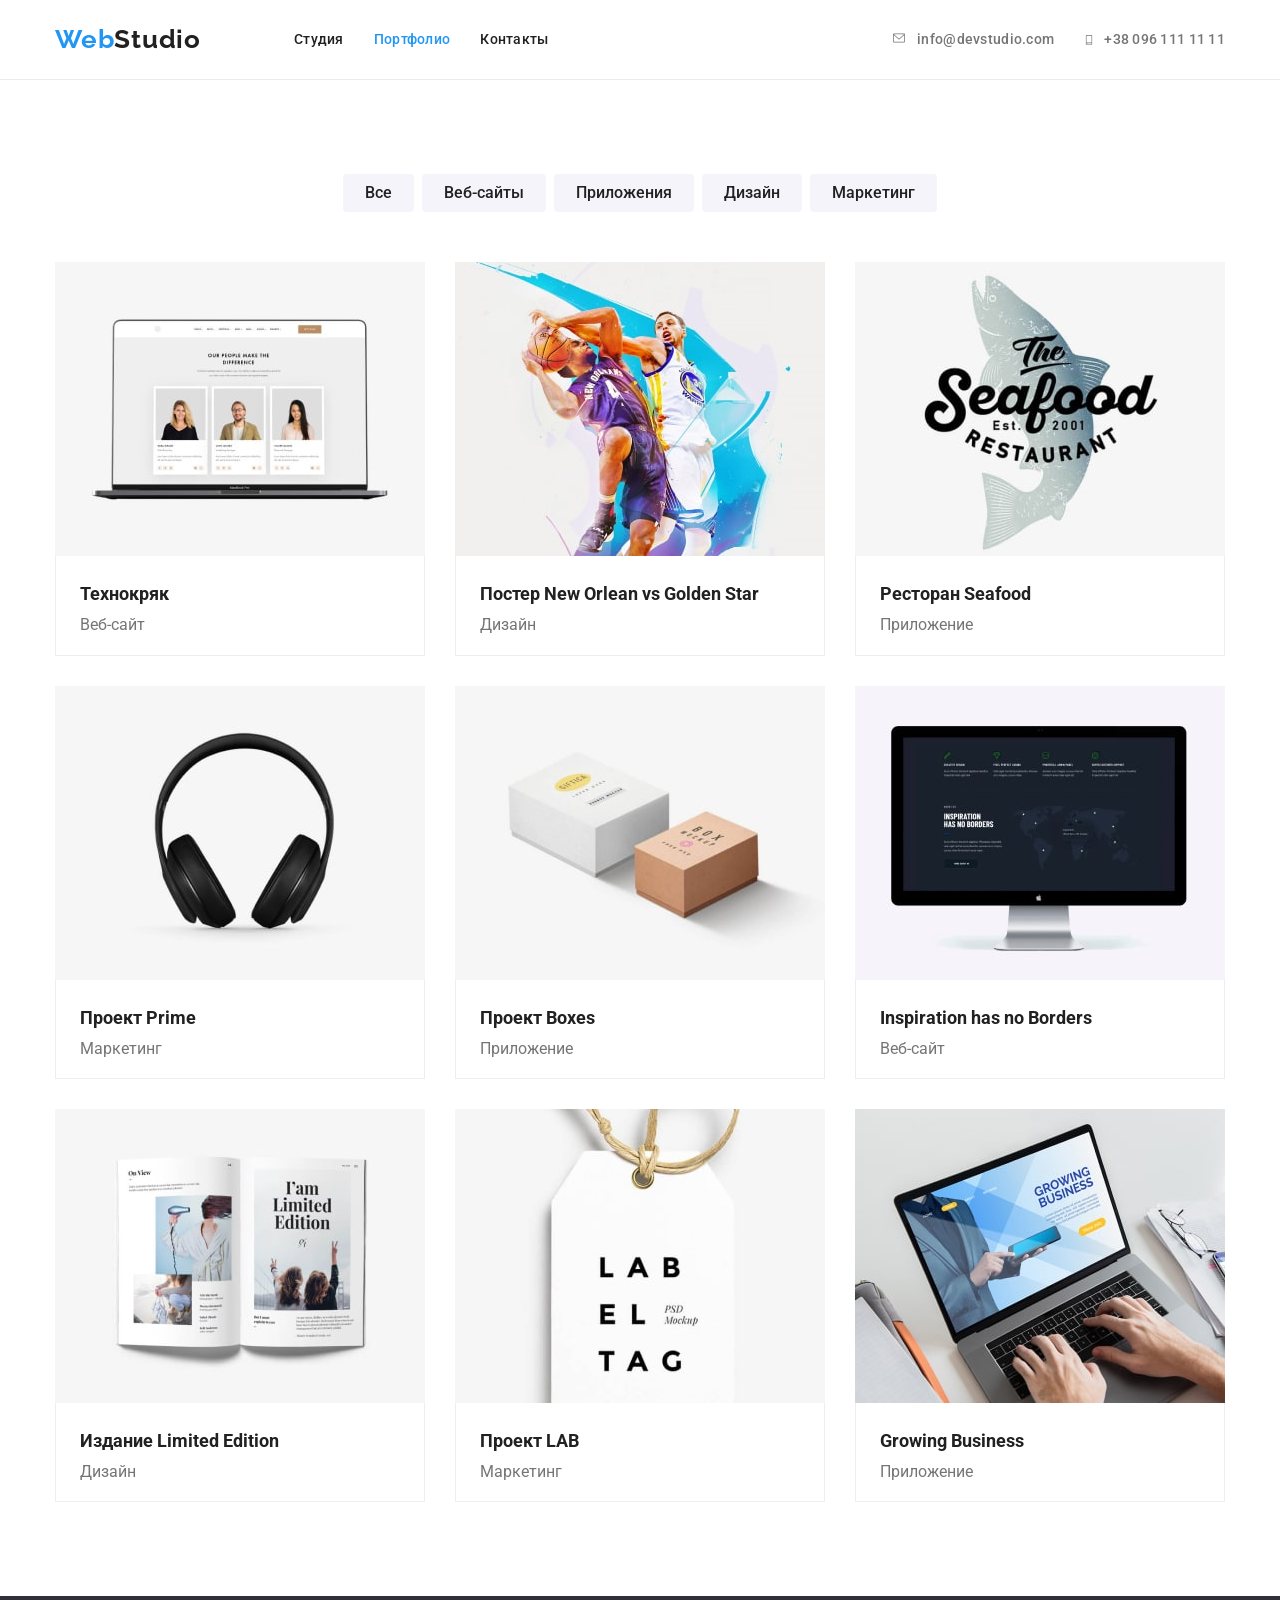
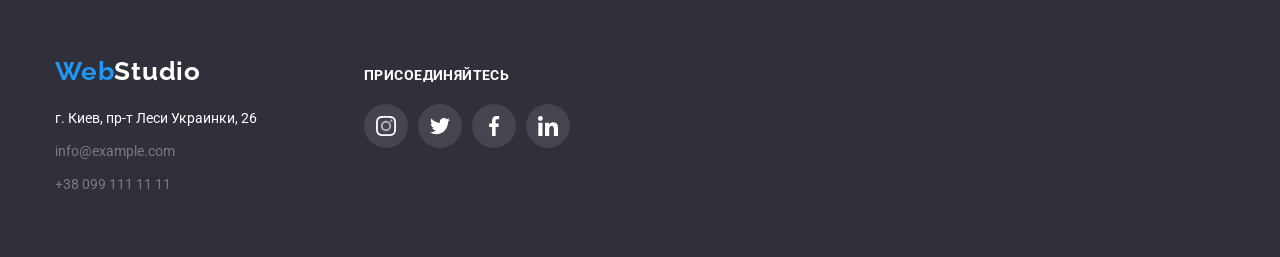
==== portfolio.html @ 11249710 "Modal not finish" ====
<!DOCTYPE html>
<html lang="en">
  <head>
    <meta charset="UTF-8" />
    <meta http-equiv="X-UA-Compatible" content="IE=edge" />
    <meta name="viewport" content="width=device-width, initial-scale=1.0" />
    <link rel="preconnect" href="https://fonts.googleapis.com" />
    <link rel="preconnect" href="https://fonts.gstatic.com" crossorigin />
    <link
      href="https://fonts.googleapis.com/css2?family=Raleway:wght@700&family=Roboto:wght@400;500;700;900&display=swap"
      rel="stylesheet"
    />
    <link rel="stylesheet" href="https://cdnjs.cloudflare.com/ajax/libs/modern-normalize/1.1.0/modern-normalize.min.css" integrity="sha512-wpPYUAdjBVSE4KJnH1VR1HeZfpl1ub8YT/NKx4PuQ5NmX2tKuGu6U/JRp5y+Y8XG2tV+wKQpNHVUX03MfMFn9Q==" crossorigin="anonymous" referrerpolicy="no-referrer" />
    <link rel="stylesheet" href="./css/styles.css" />
    <title>Portfolio</title>
  </head>
  <body>

    <header class="page-header">
  <div class="container container-header">
      <nav class="navigation">
        <a href="" class="logo">Web<span class="logo-black">Studio</span></a>
        <ul class="nav-list list">
          <li class="item"><a href="index.html" class="link">Студия</a></li>
          <li class="item"><a href="portfolio.html" class="link current">Портфолио</a></li>
          <li class="item"><a href="" class="link">Контакты</a></li>
        </ul>
      </nav>
      <ul class="list contact-list">
        <li class="contact-item item">
          <a href="mailto:info@devstudio.com" class="list">
            <svg class="icon-mail">
              <use href="./images/symbol-defs.svg#icon-mail"></use>
            </svg>info@devstudio.com</a>
        </li>
        <li class="contact-item item"><a href="tel:+380961111111" class="list"><svg class="icon-phone">
              <use href="./images/symbol-defs.svg#icon-smartphone"></use>
            </svg>+38 096 111 11 11</a></li>
      </ul>
      </div>
    </header>
    <main>
      <section class="portfolio-section">
        <div class="container">
        <h1 class="visually-hidden">Наши работы</h1>
        <ul class="list-btn list">
          <li class="item"><button type="button" class="button-main active">Все</button></li>
          <li class="item"><button type="button" class="button-main">Веб-сайты</button></li>
          <li class="item"><button type="button" class="button-main">Приложения</button></li>
          <li class="item"><button type="button" class="button-main">Дизайн</button></li>
          <li class="item"><button type="button" class="button-main">Маркетинг</button></li>
        </ul>
        <ul class="example-us list">
          <li class="item">
            <a href="" class="example-link">
              <img src="./images/img7.jpg" alt="Our people" width="370" />
              <div class="preview">
              <h2 class="example-title">Технокряк</h2>
              <p class="example-specialist">Веб-сайт</p>
              </div>
            </a>
          </li>
          <li class="item">
            <a href="" class="example-link">
              <img src="./images/img8.jpg" alt="Poster" width="370" />
              <div class="preview">
              <h2 class="example-title">Постер New Orlean vs Golden Star</h2>
              <p class="example-specialist">Дизайн</p>
              </div>
            </a>
          </li>
          <li class="item">
            <a href="" class="example-link">
              <img src="./images/img9.jpg" alt="Restaurant" width="370" />
              <div class="preview">
              <h2 class="example-title">Ресторан Seafood</h2>
              <p class="example-specialist">Приложение</p>
              </div>
            </a>
          </li> 
          <li class="item"> 
            <a href="" class="example-link">
              <img src="./images/img10.jpg" alt="Headphones" width="370" />
              <div class="preview">
              <h2 class="example-title">Проект Prime</h2>
              <p class="example-specialist">Маркетинг</p>
              </div>
            </a>
          </li>
          <li class="item">
            <a href="" class="example-link">
              <img src="./images/img11.jpg" alt="Boxes" width="370" />
              <div class="preview">
              <h2 class="example-title">Проект Boxes</h2>
              <p class="example-specialist">Приложение</p>
              </div>
            </a>
          </li>
          <li class="item">
            <a href="" class="example-link">
              <img src="./images/img12.jpg" alt="Screen" width="370" />
              <div class="preview">
              <h2 class="example-title">Inspiration has no Borders</h2>
              <p class="example-specialist">Веб-сайт</p>
              </div>
            </a>
          </li>
          <li class="item">
            <a href="" class="example-link">
              <img src="./images/img13.jpg" alt="Book" width="370" />
              <div class="preview">
              <h2 class="example-title">Издание Limited Edition</h2>
              <p class="example-specialist">Дизайн</p>
              </div>
            </a>
          </li>
          <li class="item">
            <a href="" class="example-link">
              <img src="./images/img14.jpg" alt="Project" width="370" />
              <div class="preview">
              <h2 class="example-title">Проект LAB</h2>
              <p class="example-specialist">Маркетинг</p>
              </div> 
            </a>
          </li>
          <li class="item">
            <a href="" class="example-link">
              <img src="./images/img15.jpg" alt="Laptop" width="370" />
              <div class="preview">        
              <h2 class="example-title">Growing Business</h2>
              <p class="example-specialist">Приложение</p>
              </div> 
            </a>
          </li>
        </ul>
      </section>
    </main>
<footer class="footer-section">
      <div class="container footer-container">
        <div class="footer-con">
      <a href="/index.html" class="logo">Web<span class="logo-white">Studio</span></a>
        <address class="footer-address">
          <p>г. Киев, пр-т Леси Украинки, 26</p>
          <a class="footer-address-link link-color-change" href="mailto:info@example.com"
            >info@example.com</a
          >
          <a class="footer-address-link link-color-change" href="tel:380991111111"
            >+38 099 111 11 11</a
          >
        </address>
      </div>
      <div class="footer-socials">
        <h3 class="footer-socials-title">ПРИСОЕДИНЯЙТЕСЬ</h3>
        <ul class="footer-soc-list list">
          <li class="footer-socials-item">
          <a href="" class="footer-socials-link">
           <svg class="footer-socials-icon" width="20px" height="20px" >
             <use href="./images/symbol-defs.svg#icon-instagram"></use>
           </svg>
           </a>
          </li>
          <li class="footer-socials-item">
          <a href="" class="footer-socials-link">
           <svg class="footer-socials-icon" width="20px" height="20px">
             <use href="./images/symbol-defs.svg#icon-twitter"></use>
           </svg>
           </a>
          </li>
          <li class="footer-socials-item">
          <a href="" class="footer-socials-link">
           <svg class="footer-socials-icon" width="20px" height="20px">
             <use href="./images/symbol-defs.svg#icon-facebook"></use>
           </svg>
           </a>
          </li>
          <li class="footer-socials-item">
          <a href="" class="footer-socials-link">
           <svg class="footer-socials-icon" width="20px" height="20px">
             <use href="./images/symbol-defs.svg#icon-linkedin"></use>
           </svg>
           </a>
          </li>
        </ul>
        </div>
      </div>
    </footer>
  </body>
</html>
---- css/styles.css ----
/* колір основного тексту #212121 */
/* другорядний колір #757575 */
/* вторинний колір rgba(255, 255, 255, 0.6); */
/* білий #FFFFFF */
/* акцент #2196F3 */
/* фон кнопки #188CE8 */
/* основний фон #FFFFFF */
/* хедер фон #FFFFFF */
/* футер фон #2F303A */

:root {
  --main-text-color: #212121;
  --secondary-text-color: #757575;
  --primary-white-color: #ffffff;
  --main-page-background-color: #ffffff;
  --secondary-background-color: #2f303a;
  --accent-color: #2196f3;
  --second-button-color: #188ce8;
  --contact-info-color: rgba(255, 255, 255, 0.6);
  --third-button-color: #f5f4fa;
  --border-color: #eeeeee;
  --bg-icon-color: #f5f4fa;
  --soc-icon-color: #afb1b8;
  --footer-icon-color: rgba(255, 255, 255, 0.1);
  --timing-function: cubic-bezier(0.4, 0, 0.2, 1);
}

/*-------Скриває заголовки----------  */

.visually-hidden {
  position: absolute;
  white-space: nowrap;
  width: 1px;
  height: 1px;
  overflow: hidden;
  border: 0;
  padding: 0;
  clip: rect(0 0 0 0);
  clip-path: inset(50%);
  margin: -1px;
}

body {
  background-color: var(--main-page-background-color);
  font-family: Roboto, sans-serif;
  color: var(--main-text-color);
}

/* Cкидання стилів за селектором */

h1,
h2,
h3,
h4,
h5,
h6 {
  margin: 0;
  padding: 0;
}

p {
  margin: 0;
  padding: 0;
}

.list {
  margin: 0;
  padding: 0;
  list-style: none;
}

.img {
  display: block;
}

.section {
  padding-top: 94px;
  padding-bottom: 94px;
}

.container {
  margin-left: auto;
  margin-right: auto;
  padding-left: 15px;
  padding-right: 15px;
  width: 1200px;
}

/* Скриває крапки */
/* .list{
  list-style; none;} */

/* ---------------------Page Header------------------ */

.page-header {
  border-bottom: 1px solid #ececec;
}

.container-header {
  display: flex;
  align-items: center;
}

.navigation {
  display: flex;
  align-items: center;
}

.page-header .contact-list {
  display: flex;
  margin-left: auto;
}

/* --------------------------Logo-------------------------- */

.logo {
  margin-right: 93px;
}

.logo {
  color: var(--accent-color);

  font-family: Raleway, sans-serif;
  font-style: normal;
  font-weight: 700;
  font-size: 26px;
  line-height: 1.19;
  text-decoration: none;
  letter-spacing: 0.03em;
}

.logo-black {
  color: var(--main-text-color);
}

/* --------------------------Nav-------------------------- */

.nav-list .item .link {
  display: block;
  padding-top: 32px;
  padding-bottom: 32px;
}

.nav-list .link {
  color: var(--main-text-color);
  text-decoration: none;

  font-style: normal;
  font-weight: 500;
  font-size: 14px;
  line-height: 1.1;
  letter-spacing: 0.02em;
}
.nav-list .active {
  color: var(--accent-color);
  text-decoration: none;
}
.nav-list .link:hover,
.nav-list .link:focus {
  color: var(--accent-color);
}
.nav-list .link.current {
  color: var(--accent-color);
}
/* --------------------------Contact-------------------------- */

.contact-list .list {
  display: flex;
  margin-left: auto;
}

/* -----------------------Icons------------------------- */

.contact-item .icon-mail {
  fill: currentColor;
  margin-right: 10px;
  width: 16px;
  height: 12px;
  display: flex;
  justify-content: center;
  text-align: center;
}

.icon-mail:hover,
.icon-mail:focus {
  fill: var(--accent-color);
}

.contact-item .icon-phone {
  margin-right: 10px;
  width: 10px;
  height: 16px;
  fill: currentColor;
}

.contact-list .item .contact-item + .item .contact-item {
  margin-left: 50px;
}

.contact-list .list {
  color: var(--secondary-text-color);
  text-decoration: none;

  font-style: normal;
  font-weight: 500;
  font-size: 14px;
  line-height: 1.1;
  letter-spacing: 0.02em;
}
.contact-list .list:hover,
.contact-list .list:focus {
  color: var(--accent-color);
}

/* --------------------------Hero-------------------------- */

.hero-page {
  max-width: 1600px;
  height: 600px;
  margin-left: auto;
  margin-right: auto;
  text-align: center;
  padding-top: 200px;
  padding-bottom: 200px;

  background-image: linear-gradient(
      to right,
      rgba(47, 48, 58, 0.4),
      rgba(47, 48, 58, 0.4)
    ),
    url(../images/head-bg.jpg);
  background-repeat: no-repeat;
  background-size: cover;
  background-position: center;
}

.hero-main {
  font-weight: 900;
  font-size: 44px;
  line-height: 1.36;
  text-align: center;
  letter-spacing: 0.06em;
  text-transform: uppercase;
  margin-bottom: 30px;
  color: var(--primary-white-color);
}

/* --------------------------Button-------------------------- */

.hero-button {
  display: inline-block;
  padding: 10px 32px;
  min-width: 200px;
  background-color: var(--accent-color);
  text-align: center;

  box-shadow: 0px 4px 4px rgba(0, 0, 0, 0.15);
  border-radius: 4px;
}

.hero-button {
  color: var(--primary-white-color);
  font-family: inherit;
  font-weight: 700;
  font-size: 16px;
  line-height: 1.86;

  cursor: pointer;
}

.hero-button:hover,
.hero-button:focus {
  background-color: var(--second-button-color);
  color: var(--primary-white-color);
}

/* ---------------Посилання нижче хедера  svg---------------- */

.icon-proj {
  display: flex;
  justify-content: center;
  align-items: center;
  width: 270px;
  height: 120px;
  background-color: var(--bg-icon-color);
  margin-bottom: 30px;
  border-radius: 4px;
}

.feature-icon {
  width: 70px;
  height: 70px;
}

/* --------------------------Section-------------------------- */

.feature-section {
  padding-top: 94px;
}

.specific-list {
  display: flex;
}

.specific-list .item:not(:last-child) {
  margin-right: 30px;
}

.specific-list .item {
  flex-basis: 270px;
}

.title {
  margin-bottom: 10px;
  font-weight: 700;
  font-size: 14px;
  line-height: 1.14;
  letter-spacing: 0.03em;
  text-transform: uppercase;
}

/* --------------------------Параграфи-------------------------- */
.text {
  color: var(--secondary-text-color);
  font-weight: 400;
  font-size: 14px;
  line-height: 1.71;
  letter-spacing: 0.03em;
}

.section-title {
  color: var(--main-text-color);
  font-weight: 700;
  font-size: 36px;
  line-height: 1.16;
  text-align: center;
  letter-spacing: 0.03em;
}

/*------------------------- Our Works or what we do-------- */

.section-title {
  margin-bottom: 50px;
}

.project img {
  display: block;
}

.list {
  display: flex;
}

.item:not(:last-child) {
  margin-right: 30px;
}

.project-section .img {
  display: block;
}
/* --------------------------Команда-------------------------- */

.workers {
  padding-top: 30px;
  padding-bottom: 30px;
}

.team .list {
  display: flex;
  text-align: center;
}

.team-item {
  /* background-color: var(--main-page-background-color);  запасний варіант */
  background: var(--primary-white-color);
  box-shadow: 0px 1px 3px rgba(0, 0, 0, 0.12), 0px 1px 1px rgba(0, 0, 0, 0.14),
    0px 2px 1px rgba(0, 0, 0, 0.2);
  border-radius: 0px 0px 4px 4px;
}

.team-item:not(:last-child) {
  margin-right: 30px;
}

.team {
  background-color: var(--third-button-color);
}

.team-name {
  color: var(--main-text-color);
  font-weight: 500;
  font-size: 16px;
  line-height: 1.18;
  letter-spacing: 0.03em;
}

.team-name {
  margin-bottom: 10px;
}

.work-position {
  color: var(--secondary-text-color);
  font-weight: 400;
  font-size: 16px;
  line-height: 1.18;
  letter-spacing: 0.03em;
}

.team img {
  display: block;
}

/* -----------------------Icons----------------------- */

.workers-soc-list {
  display: flex;
  justify-content: center;
  margin-top: 16px;
}

.workers-soc-item:not(:last-child) {
  margin-right: 10px;
}

.workers-soc-page {
  width: 44px;
  height: 44px;
  background-color: var(--primary-white-color);
  border-radius: 50%;
  display: flex;
  justify-content: center;
  align-items: center;
}

.workers-soc-page:hover,
.workers-soc-page:focus {
  background-color: var(--accent-color);
}

.workers-soc-icon {
  fill: var(--soc-icon-color);
}

.workers-soc-page:hover .workers-soc-icon,
.workers-soc-page:focus .workers-soc-icon {
  fill: var(--primary-white-color);
}

/* ------------------Постійні клієнти------------------- */

.clients-title {
  font-weight: 700;
  font-size: 36px;
  line-height: 1.16;
  text-align: center;
  letter-spacing: 0.03em;
  margin-bottom: 50px;
}

.clients-link {
  display: flex;
  justify-content: center;
  align-items: center;
  width: 170px;
  height: 92px;
  border: 1px solid #afb1b8;
  border-radius: 4px;
}

.clients-list {
  display: flex;
  justify-content: center;
}

.clients-stuff:not(:last-child) {
  margin-right: 30px;
}

.clients-icon {
  width: 106px;
  height: 60px;
  fill: var(--soc-icon-color);
}

.clients-link:hover,
.clients-link:focus {
  border-color: var(--accent-color);
}

.clients-link:hover .clients-icon,
.clients-link:focus .clients-icon {
  fill: var(--accent-color);
}

/* --------------------------Footer-------------------------- */

.footer-section {
  padding: 60px 0;
  background-color: var(--secondary-background-color);
}

.logo {
  display: inline-block;
}

.logo-white {
  color: var(--primary-white-color);
}

.footer-address {
  display: flex;
  flex-direction: column;
  margin-top: 20px;

  color: var(--primary-white-color);
  font-style: normal;
  font-size: 14px;
  line-height: 1.71;
}
.footer-address-link {
  display: inline-block;

  color: var(--contact-info-color);
  opacity: 60%;
  text-decoration: none;
}
.footer-address-link:not(:last-child),
.footer-address p {
  margin-bottom: 9px;
}

/* ----------------------------ПРИСОЕДИНЯЙТЕСЬ ICONS-------------------------- */

.footer-container {
  display: flex;
  align-items: baseline;
}

.footer-socials-title {
  font-size: 14px;
  line-height: 1.14;
  letter-spacing: 0.03em;
  text-transform: uppercase;
  color: var(--primary-white-color);

  margin-bottom: 20px;
}

.footer-socials {
  margin-left: 70px;
}

.footer-socials-list {
  display: flex;
}

.footer-socials-item:not(:last-child) {
  margin-right: 10px;
}

.footer-socials-link {
  width: 44px;
  height: 44px;
  background-color: var(--footer-icon-color);
  border-radius: 50%;
  display: flex;
  justify-content: center;
  align-items: center;
}

.footer-socials-icon {
  display: flex;
  justify-content: center;
  text-align: center;
  fill: var(--primary-white-color);
}

.footer-socials-link:hover,
.footer-socials-link:focus {
  background-color: var(--accent-color);
}

/* --------------------------Portfolio------------Кнопки-------------- */

.portfolio-section {
  padding-top: 94px;
  padding-bottom: 94px;
}

.list-btn {
  display: flex;
  justify-content: center;
  margin-bottom: 50px;
}

.list-btn .item:not(:last-child) {
  margin-right: 8px;
}

.list-btn .button-main {
  padding: 6px 22px;
  border: none;
  border-radius: 4px;
}

.button-main {
  color: var(--main-text-color);
  background-color: var(--third-button-color);
  font-family: inherit;
  font-style: normal;
  font-weight: 500;
  font-size: 16px;
  line-height: 1.62;
  cursor: pointer;
}

.button-main:hover,
.button-main:focus {
  color: var(--primary-white-color);
  background-color: var(--accent-color);
  box-shadow: 0px 3px 1px rgba(0, 0, 0, 0.1), 0px 1px 2px rgba(0, 0, 0, 0.08),
    0px 2px 2px rgba(0, 0, 0, 0.12);
}

.example-us {
  display: flex;
  flex-wrap: wrap;
}

.item .example-link:hover,
.item .example-link:focus {
  box-shadow: 0px 1px 1px rgba(0, 0, 0, 0.12), 0px 4px 4px rgba(0, 0, 0, 0.06),
    1px 4px 6px rgba(0, 0, 0, 0.16);
}

.example-us img {
  display: block;
}

.example-us .item {
  flex-basis: 370px;
  margin-right: 30px;
  margin-bottom: 30px;
}

.example-link {
  display: block;
  text-decoration: none;
  color: var(--secondary-text-color);
}

.example-us .item:nth-child(3n) {
  margin-right: 0;
}

.example-us .item:nth-last-child(-n + 3) {
  margin-bottom: 0;
}

.example-us .preview {
  padding-top: 20px;
  padding-bottom: 20px;
  padding-right: 24px;
  padding-left: 24px;

  border: 1px solid var(--border-color);
  border-top: transparent;
}

/* --------------------Title------------------ */

.example-us .example-title {
  margin-bottom: 4px;
  color: var(--main-text-color);
  font-style: normal;
  font-weight: 700;
  font-size: 18px;
  line-height: 2;
}

/* -----------------------Specialist-------------------- */

.example-us .example-specialist .list {
  color: var(--secondary-text-color);
  font-weight: 400;
  font-size: 16px;
  line-height: 1.87;
}

.backdrop {
  position: fixed;
  top: 0;
  left: 0;

  opacity: 1;
  width: 100%;
  height: 100%;
  background-color: rgba(0, 0, 0, 0.2);
  transition: opacity 250ms var(--timing-function),
    visibility 250ms var(--timing-function);
}

.backdrop.is-hidden {
  opacity: 0;
  pointer-events: none;
  visibility: hidden;
}

.backdrop.is-hidden .modal {
  transform: scale(0.5) rotate(250deg);
}

.modal {
  position: absolute;
  top: 50%;
  left: 50%;
  transition: transorm 250ms var(--timing-function);
  transform: translate(-50%, -50%) scale(1);

  width: 528px;
  height: 581px;
  background-color: #ffffff;
  border-radius: 4px;
  box-shadow: 0px 1px 3px rgba(0, 0, 0, 0.12), 0px 1px 1px rgba(0, 0, 0, 0.14),
    0px 2px 1px rgba(0, 0, 0, 0.2);
}

.modal-close-icon {
  position: absolute;
  top: 8px;
  right: 8px;
  width: 30px;
  height: 30px;
  background: #ffffff;
  border: 1px solid rgba(0, 0, 0, 0.1);
  box-sizing: border-box;
  border-radius: 50px;
  cursor: pointer;
}
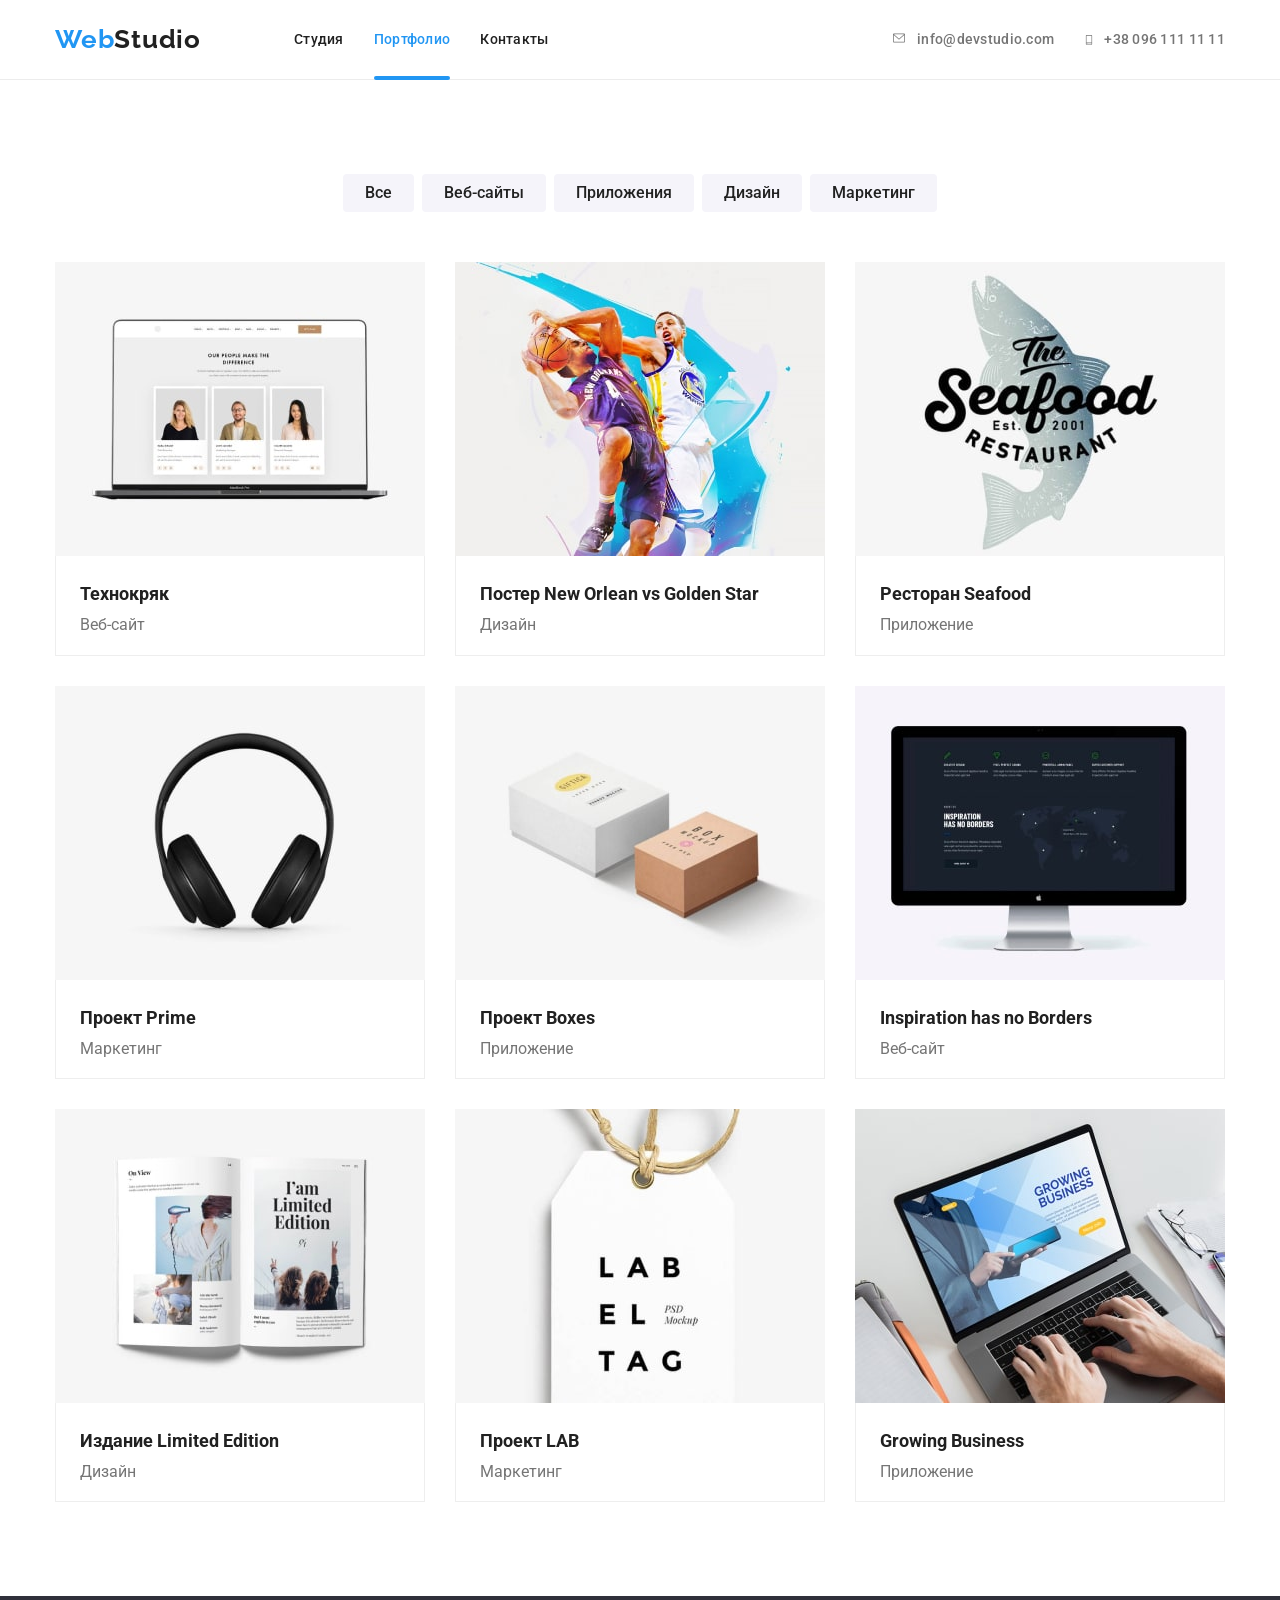
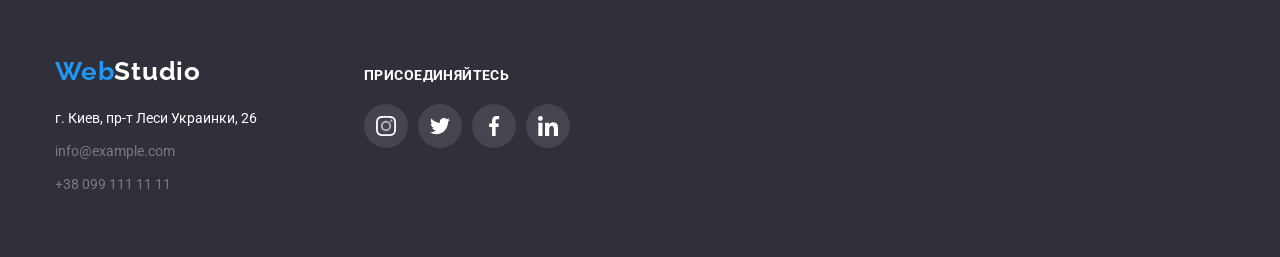
==== commit 344dacb3: "finished" ====
--- a/portfolio.html
+++ b/portfolio.html
@@ -53,7 +53,10 @@
         <ul class="example-us list">
           <li class="item">
             <a href="" class="example-link">
+              <div class="example-text-wrap">
               <img src="./images/img7.jpg" alt="Our people" width="370" />
+              <p class="example-text">Ресурс предлагает комплексные предложения с разным уровнем функционала и сервисов. Все это позволит посетителю получить исчерпывающие сведения о компании или частном лице.</p>
+              </div>
               <div class="preview">
               <h2 class="example-title">Технокряк</h2>
               <p class="example-specialist">Веб-сайт</p>
@@ -62,7 +65,10 @@
           </li>
           <li class="item">
             <a href="" class="example-link">
+               <div class="example-text-wrap">
               <img src="./images/img8.jpg" alt="Poster" width="370" />
+              <p class="example-text">Ресурс предлагает комплексные предложения с разным уровнем функционала и сервисов. Все это позволит посетителю получить исчерпывающие сведения о компании или частном лице.</p>
+              </div>
               <div class="preview">
               <h2 class="example-title">Постер New Orlean vs Golden Star</h2>
               <p class="example-specialist">Дизайн</p>
@@ -71,7 +77,10 @@
           </li>
           <li class="item">
             <a href="" class="example-link">
+              <div class="example-text-wrap">
               <img src="./images/img9.jpg" alt="Restaurant" width="370" />
+              <p class="example-text">Ресурс предлагает комплексные предложения с разным уровнем функционала и сервисов. Все это позволит посетителю получить исчерпывающие сведения о компании или частном лице.</p>
+              </div>
               <div class="preview">
               <h2 class="example-title">Ресторан Seafood</h2>
               <p class="example-specialist">Приложение</p>
@@ -80,7 +89,10 @@
           </li> 
           <li class="item"> 
             <a href="" class="example-link">
+              <div class="example-text-wrap">
               <img src="./images/img10.jpg" alt="Headphones" width="370" />
+              <p class="example-text">Ресурс предлагает комплексные предложения с разным уровнем функционала и сервисов. Все это позволит посетителю получить исчерпывающие сведения о компании или частном лице.</p>
+              </div>
               <div class="preview">
               <h2 class="example-title">Проект Prime</h2>
               <p class="example-specialist">Маркетинг</p>
@@ -89,7 +101,10 @@
           </li>
           <li class="item">
             <a href="" class="example-link">
+              <div class="example-text-wrap">
               <img src="./images/img11.jpg" alt="Boxes" width="370" />
+              <p class="example-text">Ресурс предлагает комплексные предложения с разным уровнем функционала и сервисов. Все это позволит посетителю получить исчерпывающие сведения о компании или частном лице.</p>
+              </div>
               <div class="preview">
               <h2 class="example-title">Проект Boxes</h2>
               <p class="example-specialist">Приложение</p>
@@ -98,7 +113,10 @@
           </li>
           <li class="item">
             <a href="" class="example-link">
+              <div class="example-text-wrap">
               <img src="./images/img12.jpg" alt="Screen" width="370" />
+               <p class="example-text">Ресурс предлагает комплексные предложения с разным уровнем функционала и сервисов. Все это позволит посетителю получить исчерпывающие сведения о компании или частном лице.</p>
+              </div>
               <div class="preview">
               <h2 class="example-title">Inspiration has no Borders</h2>
               <p class="example-specialist">Веб-сайт</p>
@@ -107,7 +125,10 @@
           </li>
           <li class="item">
             <a href="" class="example-link">
+              <div class="example-text-wrap">
               <img src="./images/img13.jpg" alt="Book" width="370" />
+               <p class="example-text">Ресурс предлагает комплексные предложения с разным уровнем функционала и сервисов. Все это позволит посетителю получить исчерпывающие сведения о компании или частном лице.</p>
+              </div>
               <div class="preview">
               <h2 class="example-title">Издание Limited Edition</h2>
               <p class="example-specialist">Дизайн</p>
@@ -116,7 +137,10 @@
           </li>
           <li class="item">
             <a href="" class="example-link">
+              <div class="example-text-wrap">
               <img src="./images/img14.jpg" alt="Project" width="370" />
+               <p class="example-text">Ресурс предлагает комплексные предложения с разным уровнем функционала и сервисов. Все это позволит посетителю получить исчерпывающие сведения о компании или частном лице.</p>
+              </div>
               <div class="preview">
               <h2 class="example-title">Проект LAB</h2>
               <p class="example-specialist">Маркетинг</p>
@@ -125,7 +149,10 @@
           </li>
           <li class="item">
             <a href="" class="example-link">
+              <div class="example-text-wrap">
               <img src="./images/img15.jpg" alt="Laptop" width="370" />
+               <p class="example-text">Ресурс предлагает комплексные предложения с разным уровнем функционала и сервисов. Все это позволит посетителю получить исчерпывающие сведения о компании или частном лице.</p>
+              </div>
               <div class="preview">        
               <h2 class="example-title">Growing Business</h2>
               <p class="example-specialist">Приложение</p>
--- a/css/styles.css
+++ b/css/styles.css
@@ -23,6 +23,7 @@
   --soc-icon-color: #afb1b8;
   --footer-icon-color: rgba(255, 255, 255, 0.1);
   --timing-function: cubic-bezier(0.4, 0, 0.2, 1);
+  --example-bg-color: rgba(33, 150, 243, 0.9);
 }
 
 /*-------Скриває заголовки----------  */
@@ -150,6 +151,8 @@
   font-size: 14px;
   line-height: 1.1;
   letter-spacing: 0.02em;
+
+  transition: color 250ms var(--timing-function);
 }
 .nav-list .active {
   color: var(--accent-color);
@@ -162,6 +165,27 @@
 .nav-list .link.current {
   color: var(--accent-color);
 }
+
+/* -----------------------------Нижнє підкреслення--------------------- */
+
+.link.current {
+  position: relative;
+}
+
+.link.current::after {
+  content: "";
+
+  position: absolute;
+  left: 0;
+  bottom: -1px;
+
+  display: block;
+  width: 100%;
+  height: 4px;
+  border-radius: 2px;
+  background-color: var(--accent-color);
+}
+
 /* --------------------------Contact-------------------------- */
 
 .contact-list .list {
@@ -179,6 +203,8 @@
   display: flex;
   justify-content: center;
   text-align: center;
+
+  transition: fill 250ms var(--timing-function);
 }
 
 .icon-mail:hover,
@@ -191,6 +217,8 @@
   width: 10px;
   height: 16px;
   fill: currentColor;
+
+  transition: fill 250ms var(--timing-function);
 }
 
 .contact-list .item .contact-item + .item .contact-item {
@@ -210,6 +238,8 @@
 .contact-list .list:hover,
 .contact-list .list:focus {
   color: var(--accent-color);
+
+  transition: color 250ms var(--timing-function);
 }
 
 /* --------------------------Hero-------------------------- */
@@ -358,6 +388,35 @@
 .project-section .img {
   display: block;
 }
+
+.project .proj-style {
+  position: relative;
+}
+
+/* ---------------------------------Надпис поверх картинки what we do----------------------- */
+
+.project .proj-inform {
+  position: absolute;
+  width: 100%;
+  height: 70px;
+  bottom: 0;
+
+  background-color: rgba(47, 48, 58, 0.8);
+  display: flex;
+  justify-content: center;
+  align-items: center;
+}
+
+.proj-inform-text {
+  font-weight: 700;
+  font-size: 14px;
+  line-height: 1.14;
+  text-align: center;
+  letter-spacing: 0.03em;
+
+  color: var(--primary-white-color);
+}
+
 /* --------------------------Команда-------------------------- */
 
 .workers {
@@ -430,6 +489,8 @@
   display: flex;
   justify-content: center;
   align-items: center;
+
+  transition: background-color 250ms var(--timing-function);
 }
 
 .workers-soc-page:hover,
@@ -439,6 +500,8 @@
 
 .workers-soc-icon {
   fill: var(--soc-icon-color);
+
+  transition: fill 250ms var(--timing-function);
 }
 
 .workers-soc-page:hover .workers-soc-icon,
@@ -465,6 +528,8 @@
   height: 92px;
   border: 1px solid #afb1b8;
   border-radius: 4px;
+
+  transition: border 250ms var(--timing-function);
 }
 
 .clients-list {
@@ -480,6 +545,8 @@
   width: 106px;
   height: 60px;
   fill: var(--soc-icon-color);
+
+  transition: fill 250ms var(--timing-function);
 }
 
 .clients-link:hover,
@@ -527,6 +594,13 @@
 .footer-address-link:not(:last-child),
 .footer-address p {
   margin-bottom: 9px;
+}
+
+.footer-address-link:hover,
+.footer-address-link:focus {
+  color: var(--primary-white-color);
+
+  transition: color 250ms var(--timing-function);
 }
 
 /* ----------------------------ПРИСОЕДИНЯЙТЕСЬ ICONS-------------------------- */
@@ -566,6 +640,8 @@
   display: flex;
   justify-content: center;
   align-items: center;
+
+  transition: background-color 250ms var(--timing-function);
 }
 
 .footer-socials-icon {
@@ -612,6 +688,9 @@
   font-size: 16px;
   line-height: 1.62;
   cursor: pointer;
+
+  transition: background-color 250ms var(--timing-function),
+    color 250ms var(--timing-function);
 }
 
 .button-main:hover,
@@ -637,6 +716,38 @@
   display: block;
 }
 
+/* ---------------------------Текст поверх картинки--------------------- */
+
+.example-text-wrap {
+  position: relative;
+  overflow: hidden;
+}
+
+.example-text {
+  position: absolute;
+  top: 0;
+  background-color: var(--example-bg-color);
+  color: var(--primary-white-color);
+
+  font-weight: 400;
+  font-size: 18px;
+  line-height: 1.55;
+  letter-spacing: 0.03em;
+  height: 100%;
+  transform: translateY(101%);
+  transition: transform 250ms var(--timing-function);
+  padding-top: 63px;
+  padding-bottom: 63px;
+  padding-left: 24px;
+  padding-right: 24px;
+}
+
+.example-link:hover .example-text {
+  transform: translateY(0%);
+}
+
+/* ---------------------------------Приклади робіт------------------- */
+
 .example-us .item {
   flex-basis: 370px;
   margin-right: 30px;
@@ -647,6 +758,8 @@
   display: block;
   text-decoration: none;
   color: var(--secondary-text-color);
+
+  transition: box-shadow 250ms var(--timing-function);
 }
 
 .example-us .item:nth-child(3n) {
@@ -687,6 +800,8 @@
   line-height: 1.87;
 }
 
+/* -----------------------------Модальне вікно------------------------ */
+
 .backdrop {
   position: fixed;
   top: 0;
@@ -707,7 +822,8 @@
 }
 
 .backdrop.is-hidden .modal {
-  transform: scale(0.5) rotate(250deg);
+  transform: translate(-50%, -50%) scale(0.5);
+  opacity: 0;
 }
 
 .modal {
@@ -717,8 +833,8 @@
   transition: transorm 250ms var(--timing-function);
   transform: translate(-50%, -50%) scale(1);
 
-  width: 528px;
-  height: 581px;
+  min-width: 528px;
+  min-height: 581px;
   background-color: #ffffff;
   border-radius: 4px;
   box-shadow: 0px 1px 3px rgba(0, 0, 0, 0.12), 0px 1px 1px rgba(0, 0, 0, 0.14),
@@ -737,3 +853,8 @@
   border-radius: 50px;
   cursor: pointer;
 }
+
+.close-icon {
+  width: 100%;
+  height: 100%;
+}
